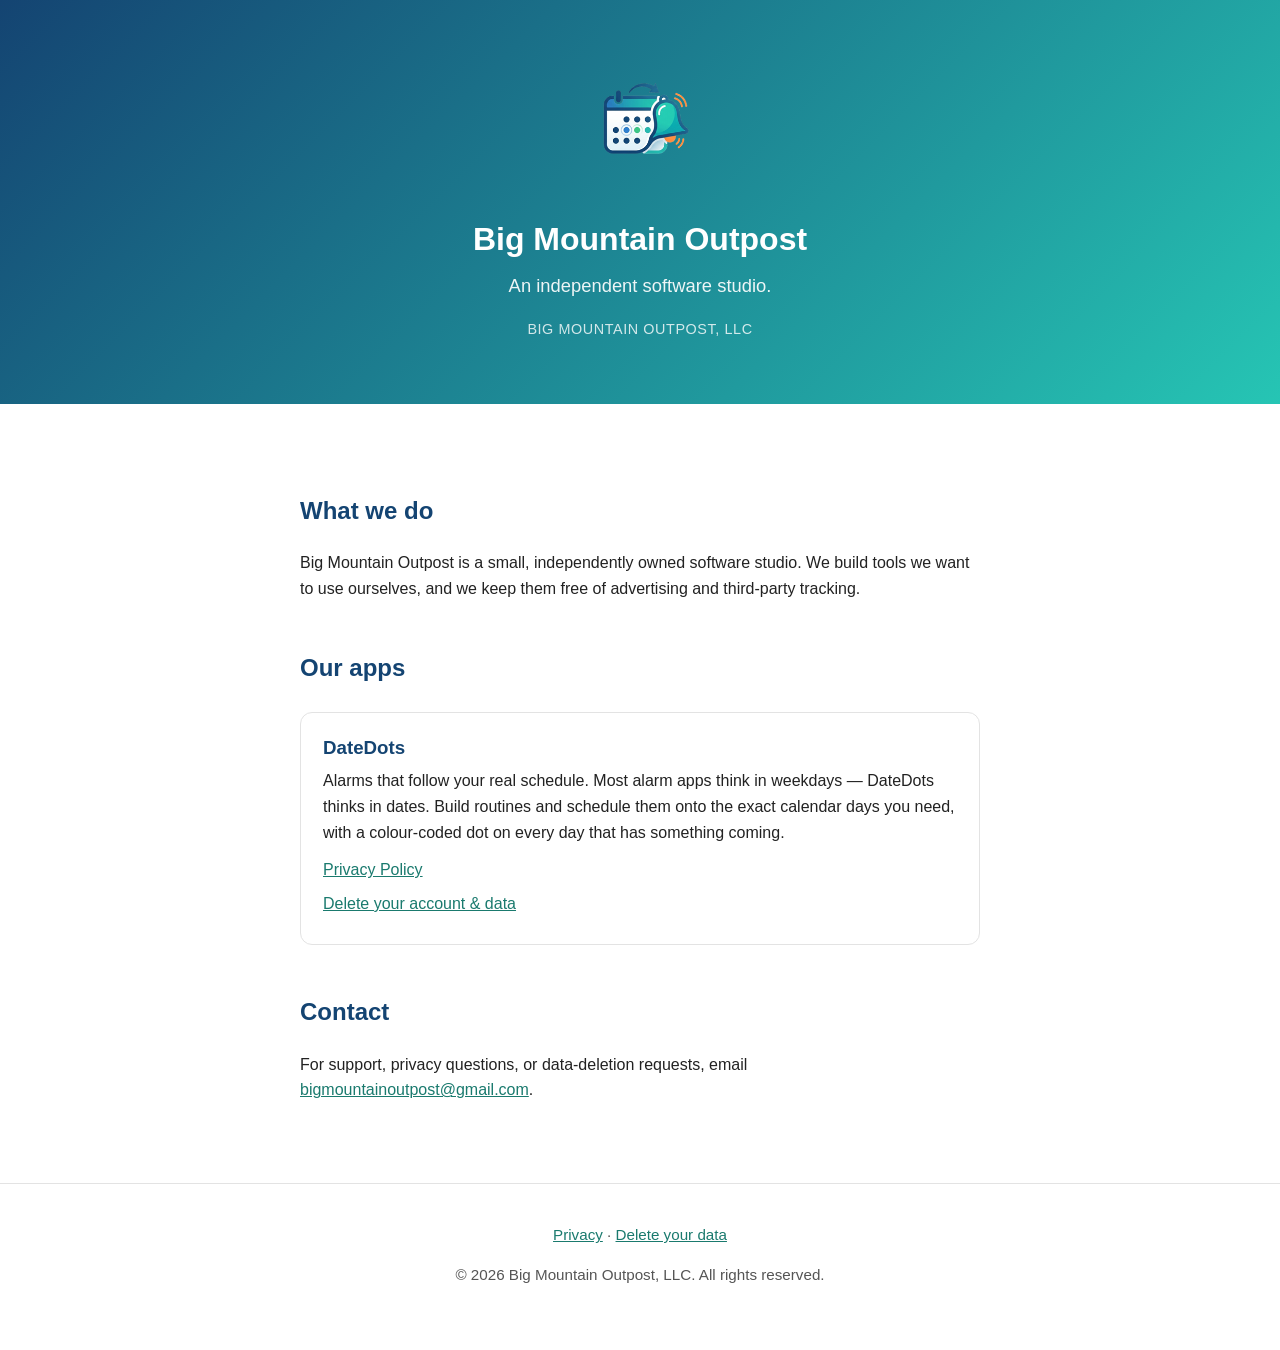
==== index.html @ b7e0852f "Big Mountain Outpost LLC site on bigmountainoutpost.com The company site, split off from the DateDot" ====
<!DOCTYPE html>
<html lang="en">
<head>
<meta charset="utf-8">
<meta name="viewport" content="width=device-width, initial-scale=1">
<title>Big Mountain Outpost, LLC</title>
<meta name="description" content="Big Mountain Outpost, LLC — an independent software studio. Maker of DateDots, an alarm app built around the calendar.">
<style>
  * { box-sizing: border-box; }
  body { font-family: -apple-system, "Segoe UI", Roboto, sans-serif; line-height: 1.6;
         color: #222; margin: 0; }
  header { background: linear-gradient(135deg, #144472 0%, #26C5B4 100%);
           color: #fff; text-align: center; padding: 56px 20px 48px; }
  header img { width: 132px; height: 132px; }
  header h1 { margin: 18px 0 6px; font-size: 2em; }
  .tagline { font-size: 1.15em; opacity: 0.92; margin: 0; }
  .entity { font-size: 0.9em; opacity: 0.8; margin-top: 18px; letter-spacing: 0.04em;
            text-transform: uppercase; }
  main { max-width: 720px; margin: 0 auto; padding: 40px 20px 24px; }
  h2 { color: #144472; margin-top: 2em; }
  a { color: #1a7a6e; }
  .product { border: 1px solid #e3e3e3; border-radius: 12px; padding: 20px 22px;
             margin: 24px 0; }
  .product h3 { margin: 0 0 6px; color: #144472; }
  .product p { margin: 0 0 12px; }
  ul.links { list-style: none; padding: 0; margin: 0; }
  ul.links li { margin: 8px 0; }
  footer { border-top: 1px solid #e3e3e3; margin-top: 40px; padding: 24px 20px 48px;
           text-align: center; color: #555; font-size: 0.95em; }
  footer a { color: #1a7a6e; }
</style>
</head>
<body>

<header>
  <img src="logo.png" alt="Big Mountain Outpost logo">
  <h1>Big Mountain Outpost</h1>
  <p class="tagline">An independent software studio.</p>
  <p class="entity">Big Mountain Outpost, LLC</p>
</header>

<main>

<h2>What we do</h2>
<p>Big Mountain Outpost is a small, independently owned software studio. We build
tools we want to use ourselves, and we keep them free of advertising and
third-party tracking.</p>

<h2>Our apps</h2>

<div class="product">
  <h3>DateDots</h3>
  <p>Alarms that follow your real schedule. Most alarm apps think in weekdays —
  DateDots thinks in dates. Build routines and schedule them onto the exact
  calendar days you need, with a colour-coded dot on every day that has
  something coming.</p>
  <ul class="links">
    <li><a href="privacy.html">Privacy Policy</a></li>
    <li><a href="delete.html">Delete your account &amp; data</a></li>
  </ul>
</div>

<h2>Contact</h2>
<p>For support, privacy questions, or data-deletion requests, email
<a href="mailto:bigmountainoutpost@gmail.com">bigmountainoutpost@gmail.com</a>.</p>

</main>

<footer>
  <p><a href="privacy.html">Privacy</a> · <a href="delete.html">Delete your data</a></p>
  <p>© 2026 Big Mountain Outpost, LLC. All rights reserved.</p>
</footer>

</body>
</html>
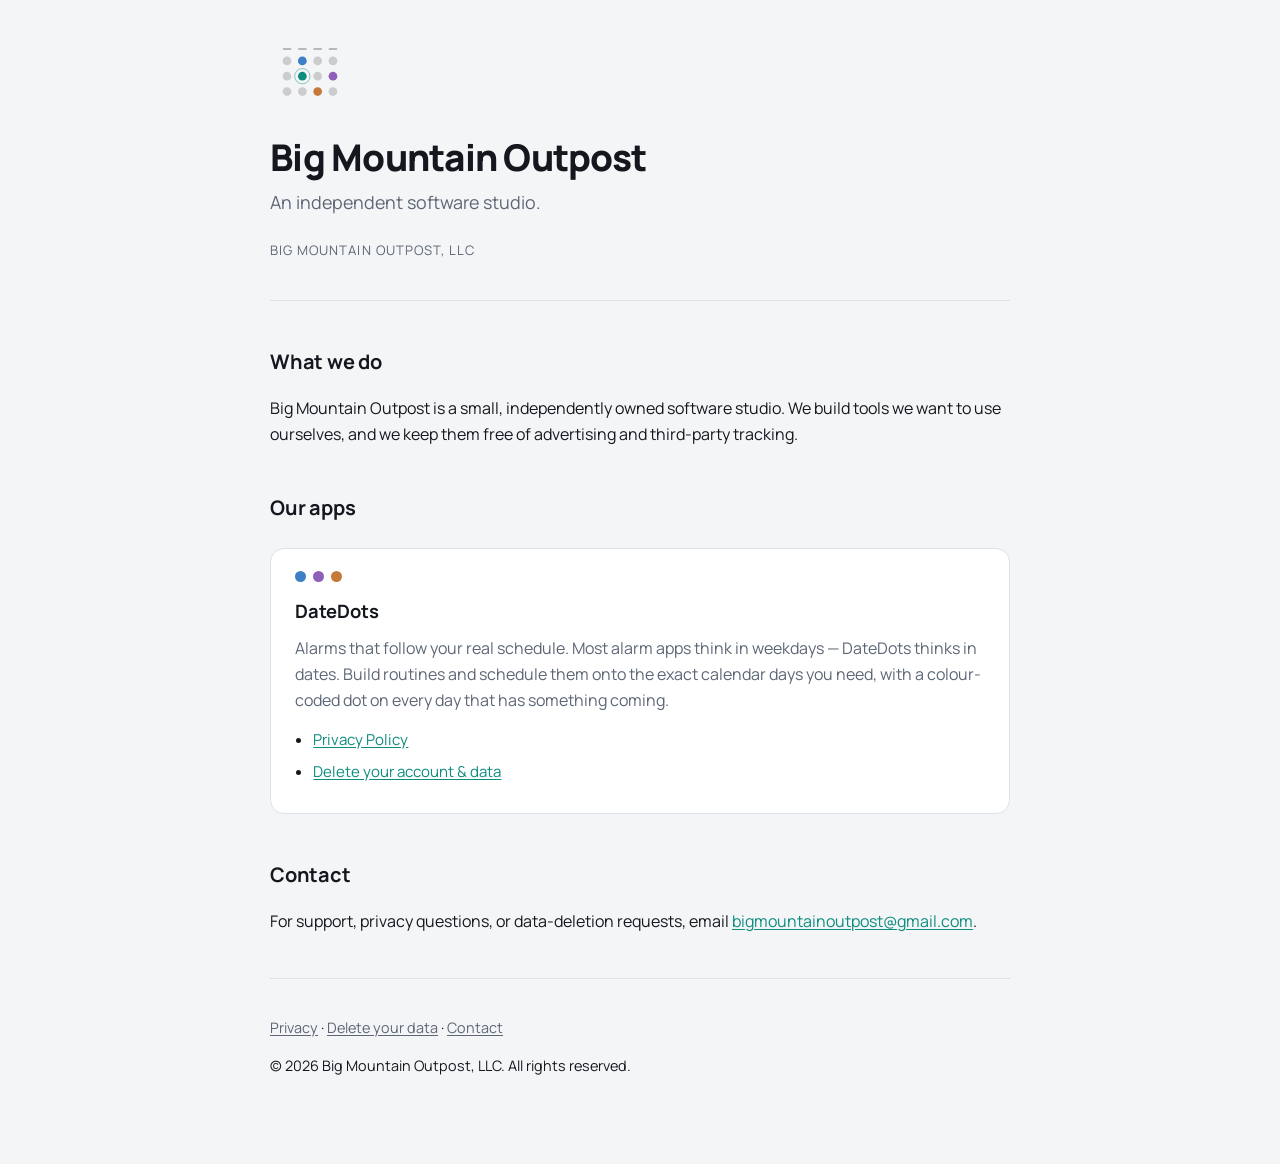
==== commit 9a3afb68: "Adopt the app's visual system: painted mark, ink chrome, Manrope The site still wore the pre-redesig" ====
--- a/index.html
+++ b/index.html
@@ -5,41 +5,38 @@
 <meta name="viewport" content="width=device-width, initial-scale=1">
 <title>Big Mountain Outpost, LLC</title>
 <meta name="description" content="Big Mountain Outpost, LLC — an independent software studio. Maker of DateDots, an alarm app built around the calendar.">
+<meta name="color-scheme" content="light dark">
+<link rel="stylesheet" href="assets/site.css">
+<link rel="icon" href="datedots-icon.svg" type="image/svg+xml">
 <style>
-  * { box-sizing: border-box; }
-  body { font-family: -apple-system, "Segoe UI", Roboto, sans-serif; line-height: 1.6;
-         color: #222; margin: 0; }
-  header { background: linear-gradient(135deg, #144472 0%, #26C5B4 100%);
-           color: #fff; text-align: center; padding: 56px 20px 48px; }
-  header img { width: 132px; height: 132px; }
-  header h1 { margin: 18px 0 6px; font-size: 2em; }
-  .tagline { font-size: 1.15em; opacity: 0.92; margin: 0; }
-  .entity { font-size: 0.9em; opacity: 0.8; margin-top: 18px; letter-spacing: 0.04em;
-            text-transform: uppercase; }
-  main { max-width: 720px; margin: 0 auto; padding: 40px 20px 24px; }
-  h2 { color: #144472; margin-top: 2em; }
-  a { color: #1a7a6e; }
-  .product { border: 1px solid #e3e3e3; border-radius: 12px; padding: 20px 22px;
-             margin: 24px 0; }
-  .product h3 { margin: 0 0 6px; color: #144472; }
-  .product p { margin: 0 0 12px; }
-  ul.links { list-style: none; padding: 0; margin: 0; }
-  ul.links li { margin: 8px 0; }
-  footer { border-top: 1px solid #e3e3e3; margin-top: 40px; padding: 24px 20px 48px;
-           text-align: center; color: #555; font-size: 0.95em; }
-  footer a { color: #1a7a6e; }
+  /* Page-specific layout only. The visual system lives in assets/site.css. */
+  body { max-width: 780px; }
+  .hero .mark { width: 80px; height: 80px; margin-bottom: 24px; }
+  .hero h1 { font-size: 2.3em; line-height: 1.15; margin-bottom: 10px; }
+  .lede { font-size: 1.12em; color: var(--on-variant); margin: 0; max-width: 34em; }
+  .entity { font-size: 0.82em; color: var(--on-variant); letter-spacing: 0.08em;
+            text-transform: uppercase; margin-top: 22px; }
+  .product { background: var(--container); border: 1px solid var(--hairline);
+             border-radius: 14px; padding: 22px 24px; margin: 24px 0; }
+  .product h3 { margin: 0 0 8px; font-size: 1.15em; }
+  .product p { margin: 0 0 14px; color: var(--on-variant); }
+  .product ul { margin: 0; padding-left: 1.15em; }
+  .product li { font-size: 0.94em; }
+  .legend { display: flex; gap: 7px; margin-bottom: 14px; }
+  .legend i { width: 11px; height: 11px; border-radius: 50%; display: block; }
 </style>
 </head>
 <body>
 
-<header>
-  <img src="logo.png" alt="Big Mountain Outpost logo">
+<div class="hero">
+  <img class="mark mark-light" src="datedots-mark-on-light.svg" alt="Big Mountain Outpost">
+  <img class="mark mark-dark" src="datedots-mark-on-dark.svg" alt="Big Mountain Outpost">
   <h1>Big Mountain Outpost</h1>
-  <p class="tagline">An independent software studio.</p>
+  <p class="lede">An independent software studio.</p>
   <p class="entity">Big Mountain Outpost, LLC</p>
-</header>
+</div>
 
-<main>
+<hr>
 
 <h2>What we do</h2>
 <p>Big Mountain Outpost is a small, independently owned software studio. We build
@@ -49,12 +46,15 @@
 <h2>Our apps</h2>
 
 <div class="product">
+  <div class="legend">
+    <i style="background:#3D7FC4"></i><i style="background:#8E5FB8"></i><i style="background:#C67A3A"></i>
+  </div>
   <h3>DateDots</h3>
   <p>Alarms that follow your real schedule. Most alarm apps think in weekdays —
   DateDots thinks in dates. Build routines and schedule them onto the exact
-  calendar days you need, with a colour-coded dot on every day that has
-  something coming.</p>
-  <ul class="links">
+  calendar days you need, with a colour-coded dot on every day that has something
+  coming.</p>
+  <ul>
     <li><a href="privacy.html">Privacy Policy</a></li>
     <li><a href="delete.html">Delete your account &amp; data</a></li>
   </ul>
@@ -64,10 +64,9 @@
 <p>For support, privacy questions, or data-deletion requests, email
 <a href="mailto:bigmountainoutpost@gmail.com">bigmountainoutpost@gmail.com</a>.</p>
 
-</main>
-
 <footer>
-  <p><a href="privacy.html">Privacy</a> · <a href="delete.html">Delete your data</a></p>
+  <p><a href="privacy.html">Privacy</a> · <a href="delete.html">Delete your data</a> ·
+     <a href="mailto:bigmountainoutpost@gmail.com">Contact</a></p>
   <p>© 2026 Big Mountain Outpost, LLC. All rights reserved.</p>
 </footer>
 
--- a/assets/site.css
+++ b/assets/site.css
@@ -0,0 +1,65 @@
+/* Generated by tools/gen_legal_html.py — do not edit. */
+  @font-face { font-family: Manrope; font-weight: 400; font-display: swap;
+               src: url(/assets/fonts/Manrope-Regular.woff2) format("woff2"); }
+  @font-face { font-family: Manrope; font-weight: 600; font-display: swap;
+               src: url(/assets/fonts/Manrope-SemiBold.woff2) format("woff2"); }
+  @font-face { font-family: Manrope; font-weight: 700; font-display: swap;
+               src: url(/assets/fonts/Manrope-Bold.woff2) format("woff2"); }
+  @font-face { font-family: Manrope; font-weight: 800; font-display: swap;
+               src: url(/assets/fonts/Manrope-ExtraBold.woff2) format("woff2"); }
+
+  :root {
+    --surface: #F4F5F7; --container: #FFFFFF; --container-high: #E9ECF1;
+    --on-surface: #14181E; --on-variant: #5C6675;
+    --primary: #0E8C7E; --accent-container: #D3F0EA; --on-accent-container: #05423B;
+    --hairline: #DDE2E9;
+  }
+  @media (prefers-color-scheme: dark) {
+    :root {
+      --surface: #0C0F13; --container: #151A21; --container-high: #1E242D;
+      --on-surface: #E8ECF1; --on-variant: #98A2B0;
+      --primary: #2ED3BE; --accent-container: #12312D; --on-accent-container: #7FE3D4;
+      --hairline: #262D37;
+    }
+  }
+
+  * { box-sizing: border-box; }
+  body { font-family: Manrope, -apple-system, "Segoe UI", Roboto, sans-serif;
+         line-height: 1.65; color: var(--on-surface); background: var(--surface);
+         max-width: 760px; margin: 0 auto; padding: 32px 20px 72px;
+         -webkit-font-smoothing: antialiased; }
+  .mark { display: block; width: 56px; height: 56px; margin-bottom: 20px; }
+  h1 { font-weight: 800; font-size: 1.9em; letter-spacing: -0.02em; margin: 0 0 4px;
+       color: var(--on-surface); }
+  h2 { font-weight: 700; font-size: 1.25em; letter-spacing: -0.01em;
+       margin-top: 2.2em; color: var(--on-surface); }
+  h3 { font-weight: 700; font-size: 1.02em; margin-top: 1.8em; color: var(--on-surface); }
+  h4 { font-weight: 600; font-size: 0.95em; margin: 1.5em 0 0.4em;
+       color: var(--on-variant); text-transform: uppercase; letter-spacing: 0.06em; }
+  p, li { color: var(--on-surface); }
+  a { color: var(--primary); text-underline-offset: 2px; }
+  strong { font-weight: 700; }
+  /* The one place the accent is spent: the document's own date. */
+  .updated { color: var(--primary); font-weight: 600; font-style: normal;
+             font-size: 0.92em; margin: 0 0 28px; }
+  blockquote { border-left: 3px solid var(--primary); margin: 1.2em 0;
+               padding: 10px 18px; background: var(--accent-container);
+               color: var(--on-accent-container); border-radius: 0 10px 10px 0; }
+  blockquote a { color: var(--on-accent-container); }
+  hr { border: none; border-top: 1px solid var(--hairline); margin: 2.4em 0; }
+  ul { padding-left: 1.15em; }
+  li { margin: 7px 0; }
+  table { border-collapse: collapse; width: 100%; margin: 1.2em 0; font-size: 0.9em;
+          display: block; overflow-x: auto; }
+  th, td { border: 1px solid var(--hairline); padding: 9px 11px; text-align: left;
+           vertical-align: top; }
+  th { background: var(--container-high); font-weight: 700; }
+  td { background: var(--container); }
+  footer { margin-top: 3em; padding-top: 1.6em; border-top: 1px solid var(--hairline);
+           color: var(--on-variant); font-size: 0.9em; }
+  footer a { color: var(--on-variant); }
+  .mark-dark { display: none; }
+  @media (prefers-color-scheme: dark) {
+    .mark-light { display: none; }
+    .mark-dark { display: block; }
+  }
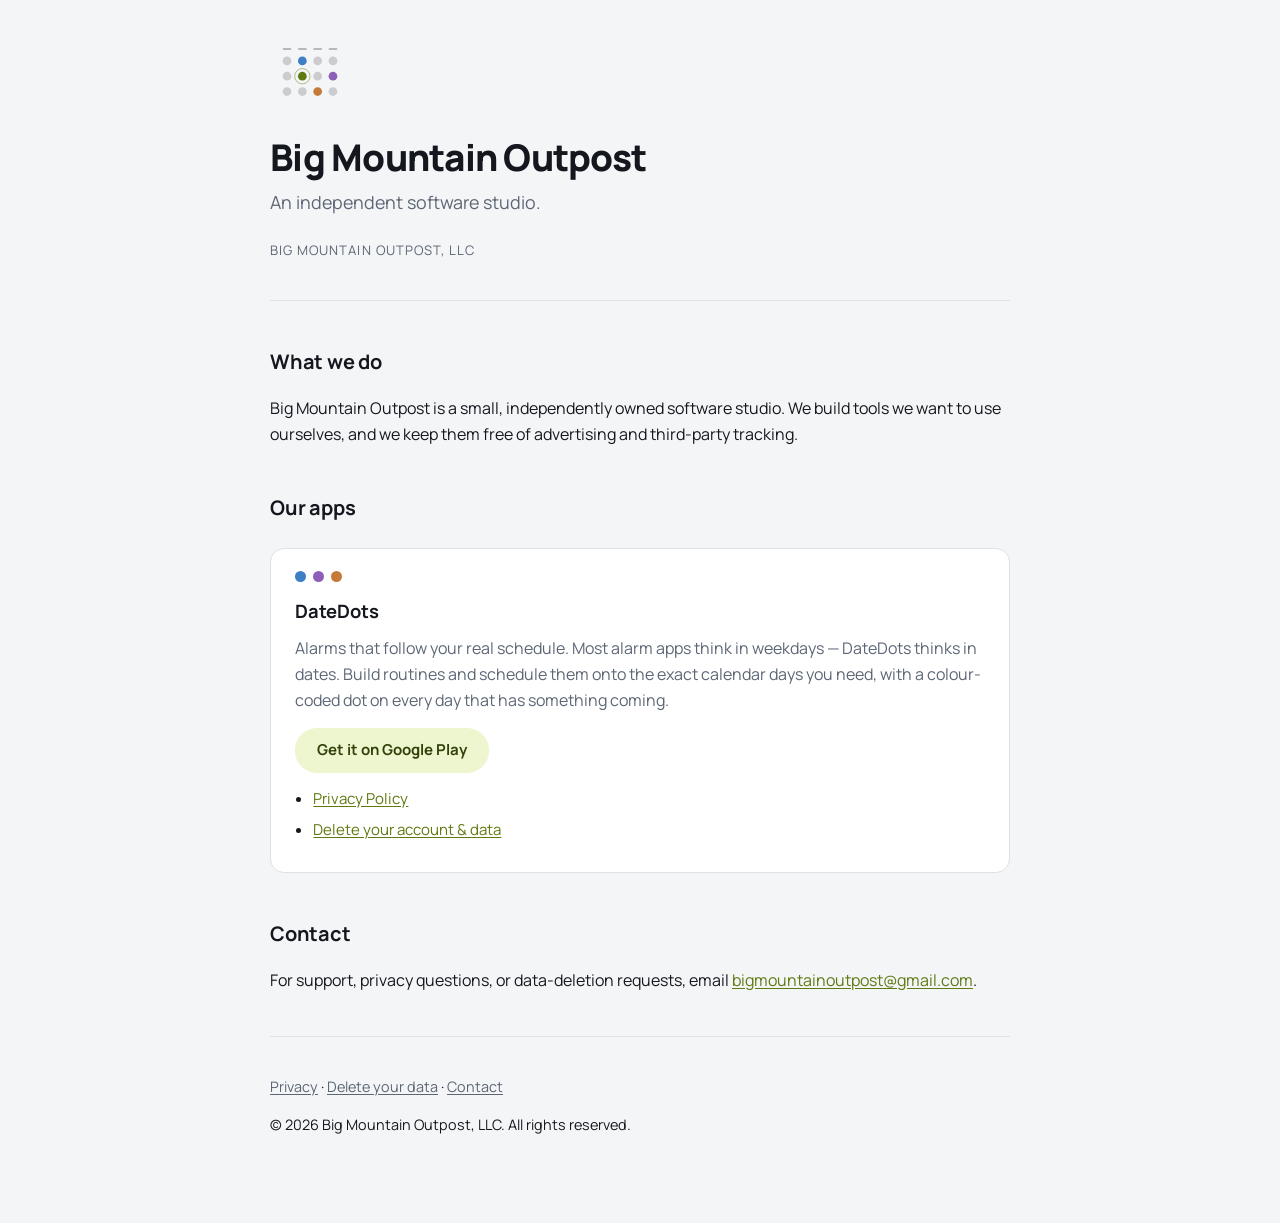
==== commit 241af59b: "Link the Google Play listing from the DateDots card The studio page carried no store link at all -- " ====
--- a/index.html
+++ b/index.html
@@ -20,6 +20,17 @@
              border-radius: 14px; padding: 22px 24px; margin: 24px 0; }
   .product h3 { margin: 0 0 8px; font-size: 1.15em; }
   .product p { margin: 0 0 14px; color: var(--on-variant); }
+  /* The store link is the one action on this page, so it reads as a button
+     rather than another bullet. Tonal, not filled: the accent is spent once.
+     Do not move this into assets/site.css — that file is GENERATED by
+     chronos/tools/gen_legal_html.py and hand edits are overwritten. */
+  .product .store { margin: 0 0 14px; }
+  .product .store a { display: inline-block; background: var(--accent-container);
+                      color: var(--on-accent-container); padding: 10px 22px;
+                      border-radius: 22px; font-weight: 700;
+                      text-decoration: none; font-size: 0.94em; }
+  .product .store a:hover, .product .store a:focus-visible {
+                      background: var(--primary); color: var(--surface); }
   .product ul { margin: 0; padding-left: 1.15em; }
   .product li { font-size: 0.94em; }
   .legend { display: flex; gap: 7px; margin-bottom: 14px; }
@@ -54,6 +65,7 @@
   DateDots thinks in dates. Build routines and schedule them onto the exact
   calendar days you need, with a colour-coded dot on every day that has something
   coming.</p>
+  <p class="store"><a href="https://play.google.com/store/apps/details?id=com.bigmountainoutpost.datedots">Get it on Google Play</a></p>
   <ul>
     <li><a href="privacy.html">Privacy Policy</a></li>
     <li><a href="delete.html">Delete your account &amp; data</a></li>
--- a/assets/site.css
+++ b/assets/site.css
@@ -11,14 +11,14 @@
   :root {
     --surface: #F4F5F7; --container: #FFFFFF; --container-high: #E9ECF1;
     --on-surface: #14181E; --on-variant: #5C6675;
-    --primary: #0E8C7E; --accent-container: #D3F0EA; --on-accent-container: #05423B;
+    --primary: #5E7A11; --accent-container: #EDF6CE; --on-accent-container: #33420A;
     --hairline: #DDE2E9;
   }
   @media (prefers-color-scheme: dark) {
     :root {
       --surface: #0C0F13; --container: #151A21; --container-high: #1E242D;
       --on-surface: #E8ECF1; --on-variant: #98A2B0;
-      --primary: #2ED3BE; --accent-container: #12312D; --on-accent-container: #7FE3D4;
+      --primary: #B8E23F; --accent-container: #252F0C; --on-accent-container: #D3EF87;
       --hairline: #262D37;
     }
   }
